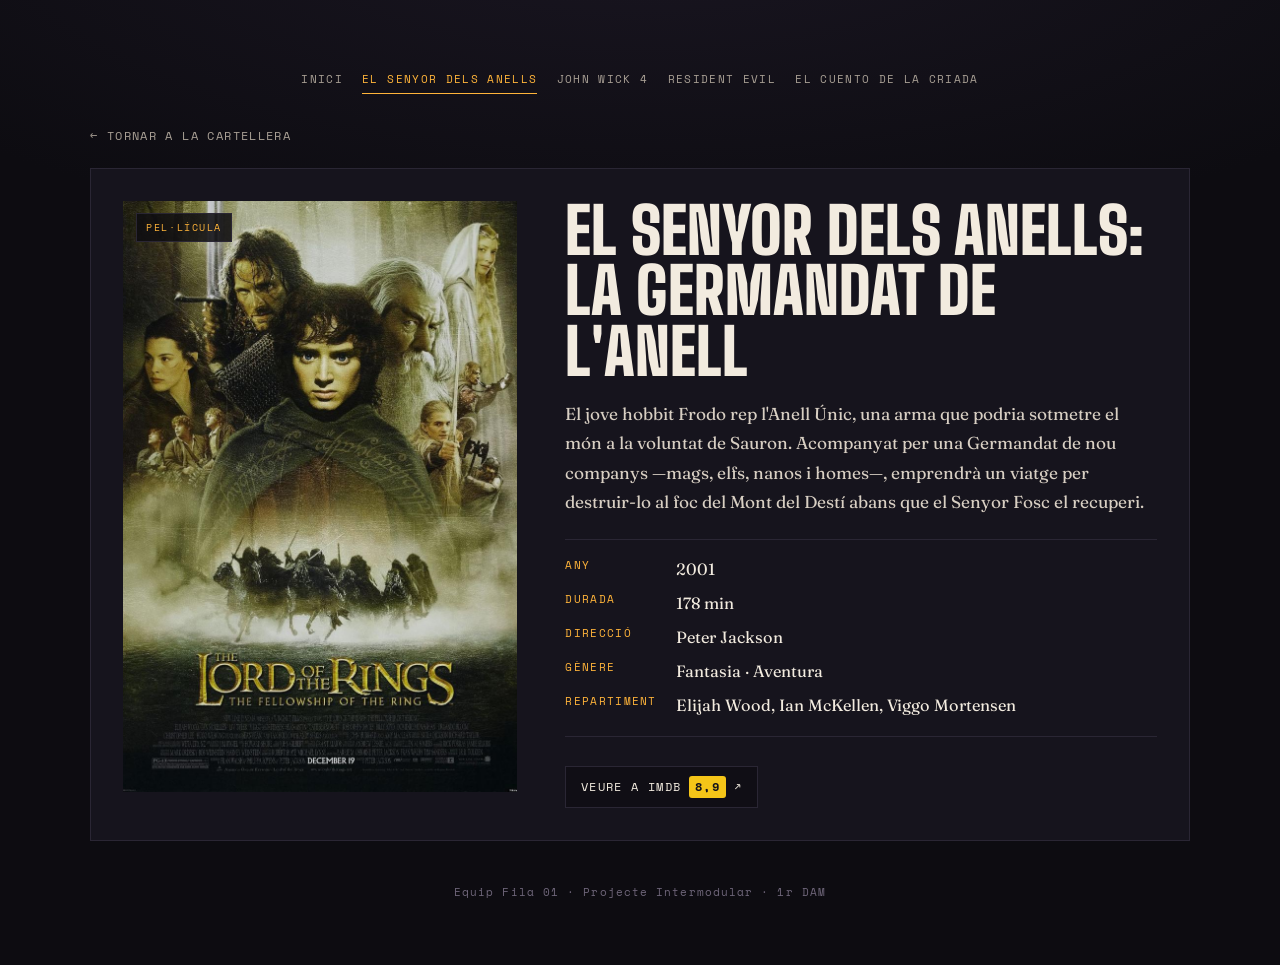
==== html/senyor-anells.html @ 586fc5b4 "feat: reestructurar carpetas y añadir páginas de detalle - Mover styles.css a css/ e images/ a img/ " ====
<!DOCTYPE html>
<html lang="ca">
<head>
<meta charset="UTF-8">
<meta name="viewport" content="width=device-width, initial-scale=1">
<title>El Senyor dels Anells: La Germandat de l'Anell · Equip Fila 01</title>
<link rel="preconnect" href="https://fonts.googleapis.com">
<link rel="preconnect" href="https://fonts.gstatic.com" crossorigin>
<link href="https://fonts.googleapis.com/css2?family=Big+Shoulders+Display:wght@700;900&family=Fraunces:ital,wght@0,400;0,600;1,400&family=Space+Mono:wght@400;700&display=swap" rel="stylesheet">
<link rel="stylesheet" href="../css/styles.css">
</head>
<body>

<nav class="nav" aria-label="Títols">
    <a href="../index.html">Inici</a>
    <a href="senyor-anells.html" aria-current="page">El Senyor dels Anells</a>
    <a href="john-wick-4.html">John Wick 4</a>
    <a href="resident-evil.html">Resident Evil</a>
    <a href="cuento-criada.html">El cuento de la criada</a>
</nav>

<a class="back" href="../index.html">← Tornar a la cartellera</a>

<main class="detail">
  <figure class="poster">
    <img src="../img/peli1.jpg" alt="Pòster d'El Senyor dels Anells: La Germandat de l'Anell">
    <span class="tag">Pel·lícula</span>
  </figure>
  <div class="info">
    <h1>El Senyor dels Anells: La Germandat de l'Anell</h1>
    <p class="synopsis">El jove hobbit Frodo rep l'Anell Únic, una arma que podria sotmetre el món a la voluntat de Sauron. Acompanyat per una Germandat de nou companys —mags, elfs, nanos i homes—, emprendrà un viatge per destruir-lo al foc del Mont del Destí abans que el Senyor Fosc el recuperi.</p>
    <dl class="facts">
      <dt>Any</dt><dd>2001</dd>
      <dt>Durada</dt><dd>178 min</dd>
      <dt>Direcció</dt><dd>Peter Jackson</dd>
      <dt>Gènere</dt><dd>Fantasia · Aventura</dd>
      <dt>Repartiment</dt><dd>Elijah Wood, Ian McKellen, Viggo Mortensen</dd>
    </dl>
    <a class="imdb" href="https://www.imdb.com/title/tt0120737/" target="_blank" rel="noopener noreferrer">Veure a IMDb <span>8,9</span> ↗</a>
  </div>
</main>

<footer class="foot">Equip Fila 01 · Projecte Intermodular · 1r DAM</footer>

</body>
</html>
---- css/styles.css ----
*,*::before,*::after{box-sizing:border-box}

:root{
  --bg:#0d0c11;
  --card:#16141d;
  --line:#2a2634;
  --paper:#f2ebdf;
  --dim:#a89f94;
  --amber:#ffb43a;
  --display:"Big Shoulders Display",Impact,sans-serif;
  --body:"Fraunces",Georgia,serif;
  --mono:"Space Mono",monospace;
}

body{
  margin:0;background:var(--bg);color:var(--paper);
  font-family:var(--body);line-height:1.7;font-size:1.02rem;
  padding:clamp(1.5rem,5vw,4rem);
  background-image:radial-gradient(120% 60% at 50% -10%,#1a1622,transparent 60%);
}

/* Capçalera */
.head{max-width:1100px;margin:0 auto 2.6rem;text-align:center}
.kicker{font-family:var(--mono);font-size:.72rem;letter-spacing:.28em;text-transform:uppercase;color:var(--amber);margin:0 0 .6rem}
.head h1{font-family:var(--display);font-weight:900;text-transform:uppercase;
  font-size:clamp(2.6rem,9vw,5.5rem);line-height:.9;margin:0 0 .8rem;letter-spacing:-.01em}
.intro{max-width:44ch;margin:0 auto;color:var(--dim)}

/* Graella de fitxes */
.grid{max-width:1100px;margin:0 auto;display:grid;gap:1.4rem;
  grid-template-columns:repeat(auto-fit,minmax(300px,1fr))}

.card{display:flex;flex-direction:column;background:var(--card);border:1px solid var(--line);
  overflow:hidden;transition:transform .35s ease,border-color .35s ease,box-shadow .35s ease}
.card:hover{transform:translateY(-6px);border-color:var(--amber);box-shadow:0 22px 44px rgba(0,0,0,.5)}

.poster{position:relative;margin:0}
.poster img{width:100%;aspect-ratio:2/3;object-fit:cover;display:block;
  filter:grayscale(.4) contrast(1.05);transition:filter .5s ease,transform .6s ease}
.card:hover .poster img{filter:none;transform:scale(1.05)}
.tag{position:absolute;top:.8rem;left:.8rem;font-family:var(--mono);font-size:.6rem;
  letter-spacing:.16em;text-transform:uppercase;background:rgba(13,12,17,.85);
  color:var(--amber);padding:.32rem .6rem;border:1px solid var(--line)}

.info{padding:1.2rem 1.3rem 1.4rem;display:flex;flex-direction:column;gap:.6rem;flex:1}
.meta{font-family:var(--mono);font-size:.68rem;letter-spacing:.1em;color:var(--dim);margin:0}
.info h2{font-family:var(--display);font-weight:700;text-transform:uppercase;
  font-size:1.8rem;line-height:1;margin:0}
.synopsis{color:#d8cfc3;margin:0;flex:1}

/* Enllaç IMDb */
.imdb{margin-top:.4rem;text-decoration:none;display:inline-flex;align-items:center;gap:.5rem;
  font-family:var(--mono);font-size:.72rem;letter-spacing:.12em;text-transform:uppercase;
  color:var(--paper);border:1px solid var(--line);background:#100e15;
  padding:.6rem .9rem;width:max-content;transition:background .3s,color .3s,border-color .3s}
.imdb span{background:#f5c518;color:#14121b;font-weight:700;padding:.05rem .35rem;border-radius:3px}
.imdb:hover{background:var(--amber);color:#14121b;border-color:var(--amber)}
.imdb:hover span{background:#14121b;color:#f5c518}
.imdb:focus-visible{outline:2px solid var(--amber);outline-offset:3px}

/* Enllaç de la fitxa a la pàgina de detall */
.card-link{color:inherit;text-decoration:none}
.card-link:hover h2{color:var(--amber)}
.card-link:focus-visible{outline:2px solid var(--amber);outline-offset:4px}
.more{font-family:var(--mono);font-size:.68rem;letter-spacing:.12em;text-transform:uppercase;color:var(--amber);margin:0}

/* Navegació */
.nav{max-width:1100px;margin:0 auto 2rem;display:flex;flex-wrap:wrap;gap:.4rem 1.2rem;
  justify-content:center;font-family:var(--mono);font-size:.7rem;letter-spacing:.12em;text-transform:uppercase}
.nav a{color:var(--dim);text-decoration:none;padding:.3rem 0;border-bottom:1px solid transparent;transition:color .3s,border-color .3s}
.nav a:hover,.nav a[aria-current="page"]{color:var(--amber);border-color:var(--amber)}

/* Pàgina de detall */
.detail{max-width:1100px;margin:0 auto;display:grid;gap:clamp(1.5rem,4vw,3rem);
  grid-template-columns:minmax(0,2fr) minmax(0,3fr);align-items:start;
  background:var(--card);border:1px solid var(--line);padding:clamp(1rem,3vw,2rem)}
.detail .poster img{filter:none}
.detail .info{padding:0;gap:1rem}
.detail h1{font-family:var(--display);font-weight:900;text-transform:uppercase;
  font-size:clamp(2.2rem,6vw,4rem);line-height:.95;margin:0}
.detail .synopsis{font-size:1.08rem}
.facts{display:grid;grid-template-columns:max-content 1fr;gap:.4rem 1.2rem;margin:.4rem 0;
  border-top:1px solid var(--line);border-bottom:1px solid var(--line);padding:1rem 0}
.facts dt{font-family:var(--mono);font-size:.68rem;letter-spacing:.12em;text-transform:uppercase;color:var(--amber)}
.facts dd{margin:0;color:var(--paper)}
.back{display:block;max-width:1100px;margin:0 auto 1.4rem;font-family:var(--mono);font-size:.72rem;
  letter-spacing:.12em;text-transform:uppercase;color:var(--dim);text-decoration:none}
.back:hover{color:var(--amber)}

/* Peu */
.foot{max-width:1100px;margin:2.6rem auto 0;text-align:center;
  font-family:var(--mono);font-size:.68rem;letter-spacing:.1em;color:#6f667a}

@media (max-width:600px){
  .grid{grid-template-columns:1fr}
}
@media (max-width:760px){
  .detail{grid-template-columns:1fr}
  .detail .poster{max-width:360px;margin:0 auto}
}
@media (prefers-reduced-motion:reduce){
  *{transition:none!important}
}
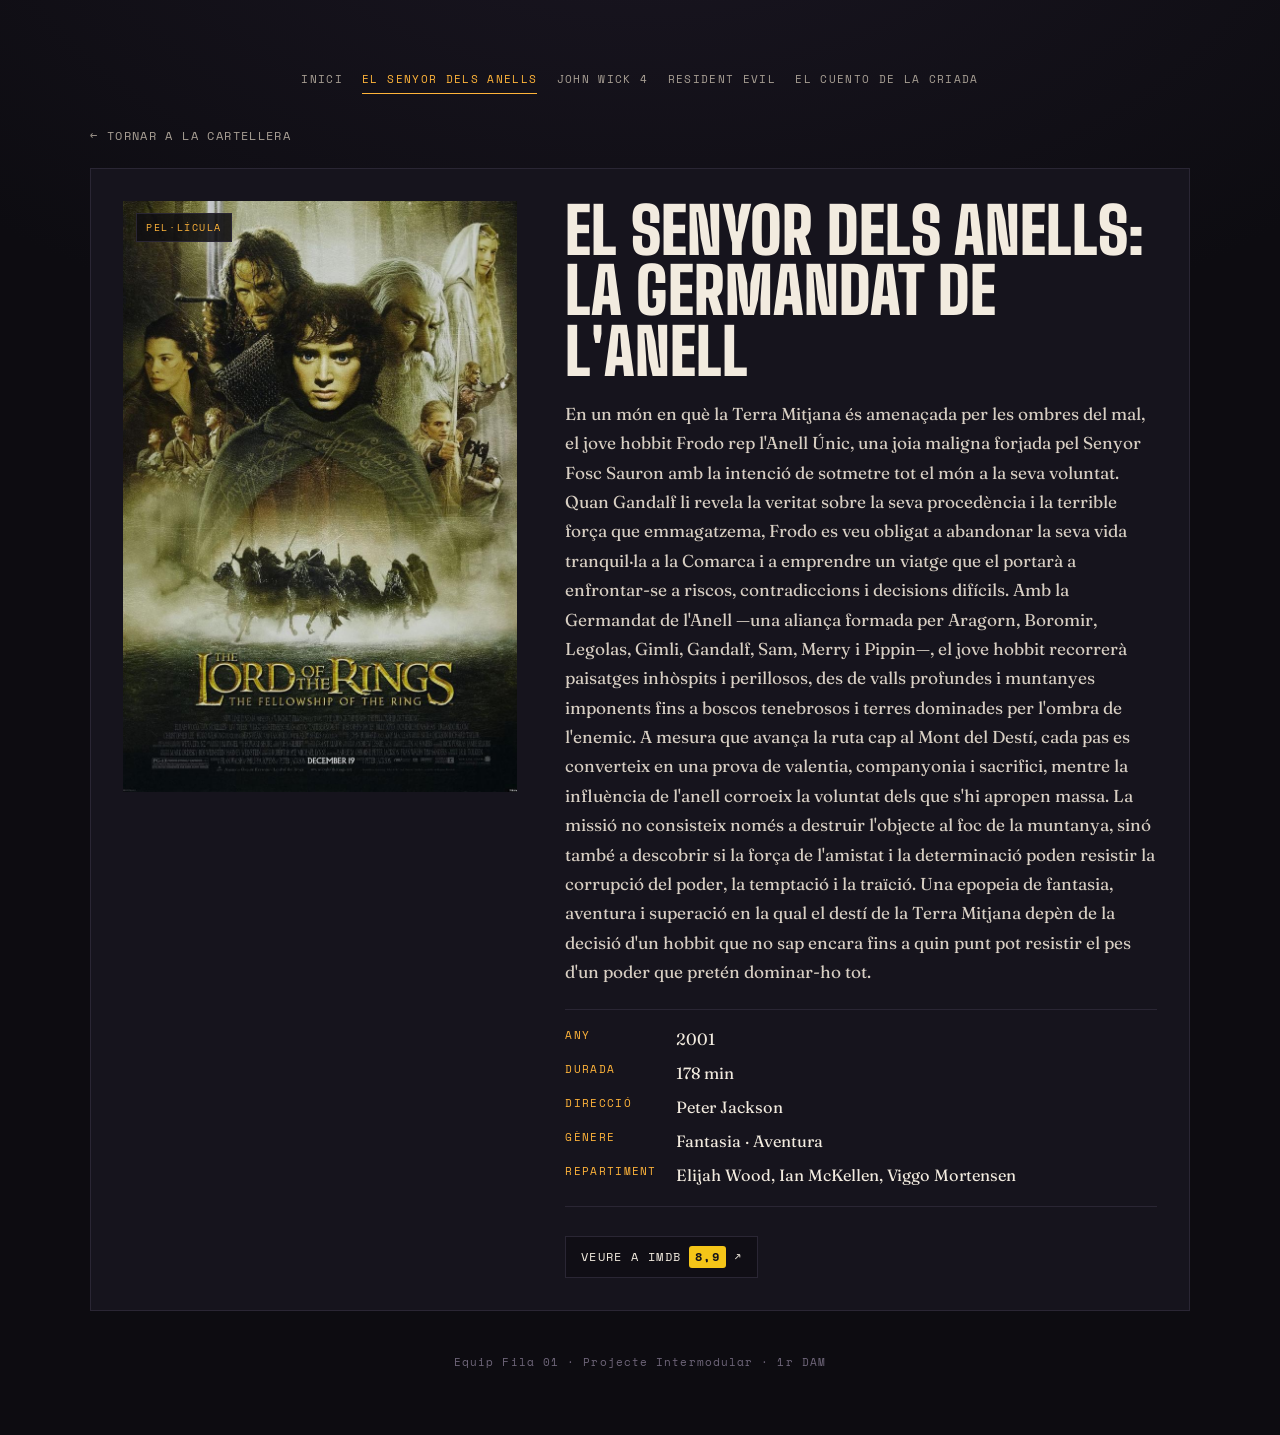
==== commit b894c957: "Revise synopsis for 'El Senyor dels Anells' Updated the synopsis to provide a more detailed overview" ====
--- a/html/senyor-anells.html
+++ b/html/senyor-anells.html
@@ -28,7 +28,7 @@
   </figure>
   <div class="info">
     <h1>El Senyor dels Anells: La Germandat de l'Anell</h1>
-    <p class="synopsis">El jove hobbit Frodo rep l'Anell Únic, una arma que podria sotmetre el món a la voluntat de Sauron. Acompanyat per una Germandat de nou companys —mags, elfs, nanos i homes—, emprendrà un viatge per destruir-lo al foc del Mont del Destí abans que el Senyor Fosc el recuperi.</p>
+    <p class="synopsis">En un món en què la Terra Mitjana és amenaçada per les ombres del mal, el jove hobbit Frodo rep l'Anell Únic, una joia maligna forjada pel Senyor Fosc Sauron amb la intenció de sotmetre tot el món a la seva voluntat. Quan Gandalf li revela la veritat sobre la seva procedència i la terrible força que emmagatzema, Frodo es veu obligat a abandonar la seva vida tranquil·la a la Comarca i a emprendre un viatge que el portarà a enfrontar-se a riscos, contradiccions i decisions difícils. Amb la Germandat de l'Anell —una aliança formada per Aragorn, Boromir, Legolas, Gimli, Gandalf, Sam, Merry i Pippin—, el jove hobbit recorrerà paisatges inhòspits i perillosos, des de valls profundes i muntanyes imponents fins a boscos tenebrosos i terres dominades per l'ombra de l'enemic. A mesura que avança la ruta cap al Mont del Destí, cada pas es converteix en una prova de valentia, companyonia i sacrifici, mentre la influència de l'anell corroeix la voluntat dels que s'hi apropen massa. La missió no consisteix només a destruir l'objecte al foc de la muntanya, sinó també a descobrir si la força de l'amistat i la determinació poden resistir la corrupció del poder, la temptació i la traïció. Una epopeia de fantasia, aventura i superació en la qual el destí de la Terra Mitjana depèn de la decisió d'un hobbit que no sap encara fins a quin punt pot resistir el pes d'un poder que pretén dominar-ho tot.</p>
     <dl class="facts">
       <dt>Any</dt><dd>2001</dd>
       <dt>Durada</dt><dd>178 min</dd>
